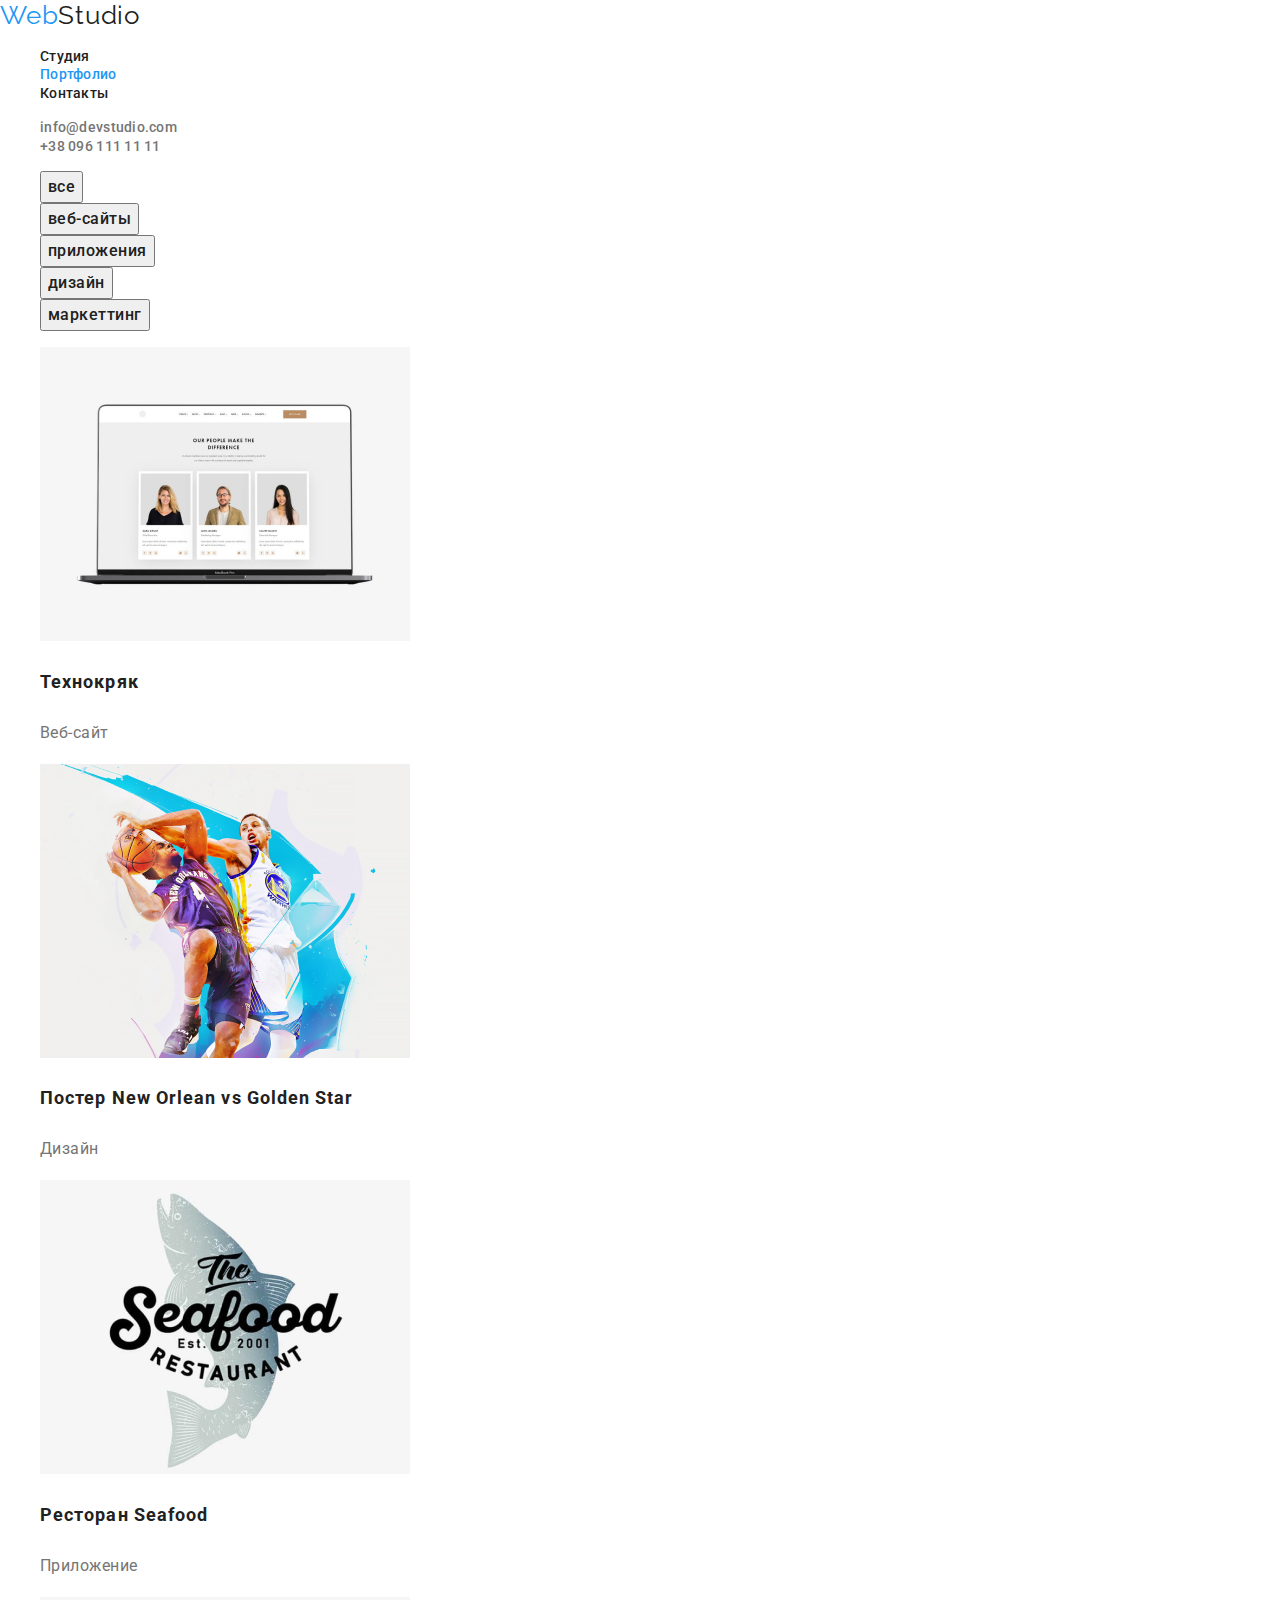
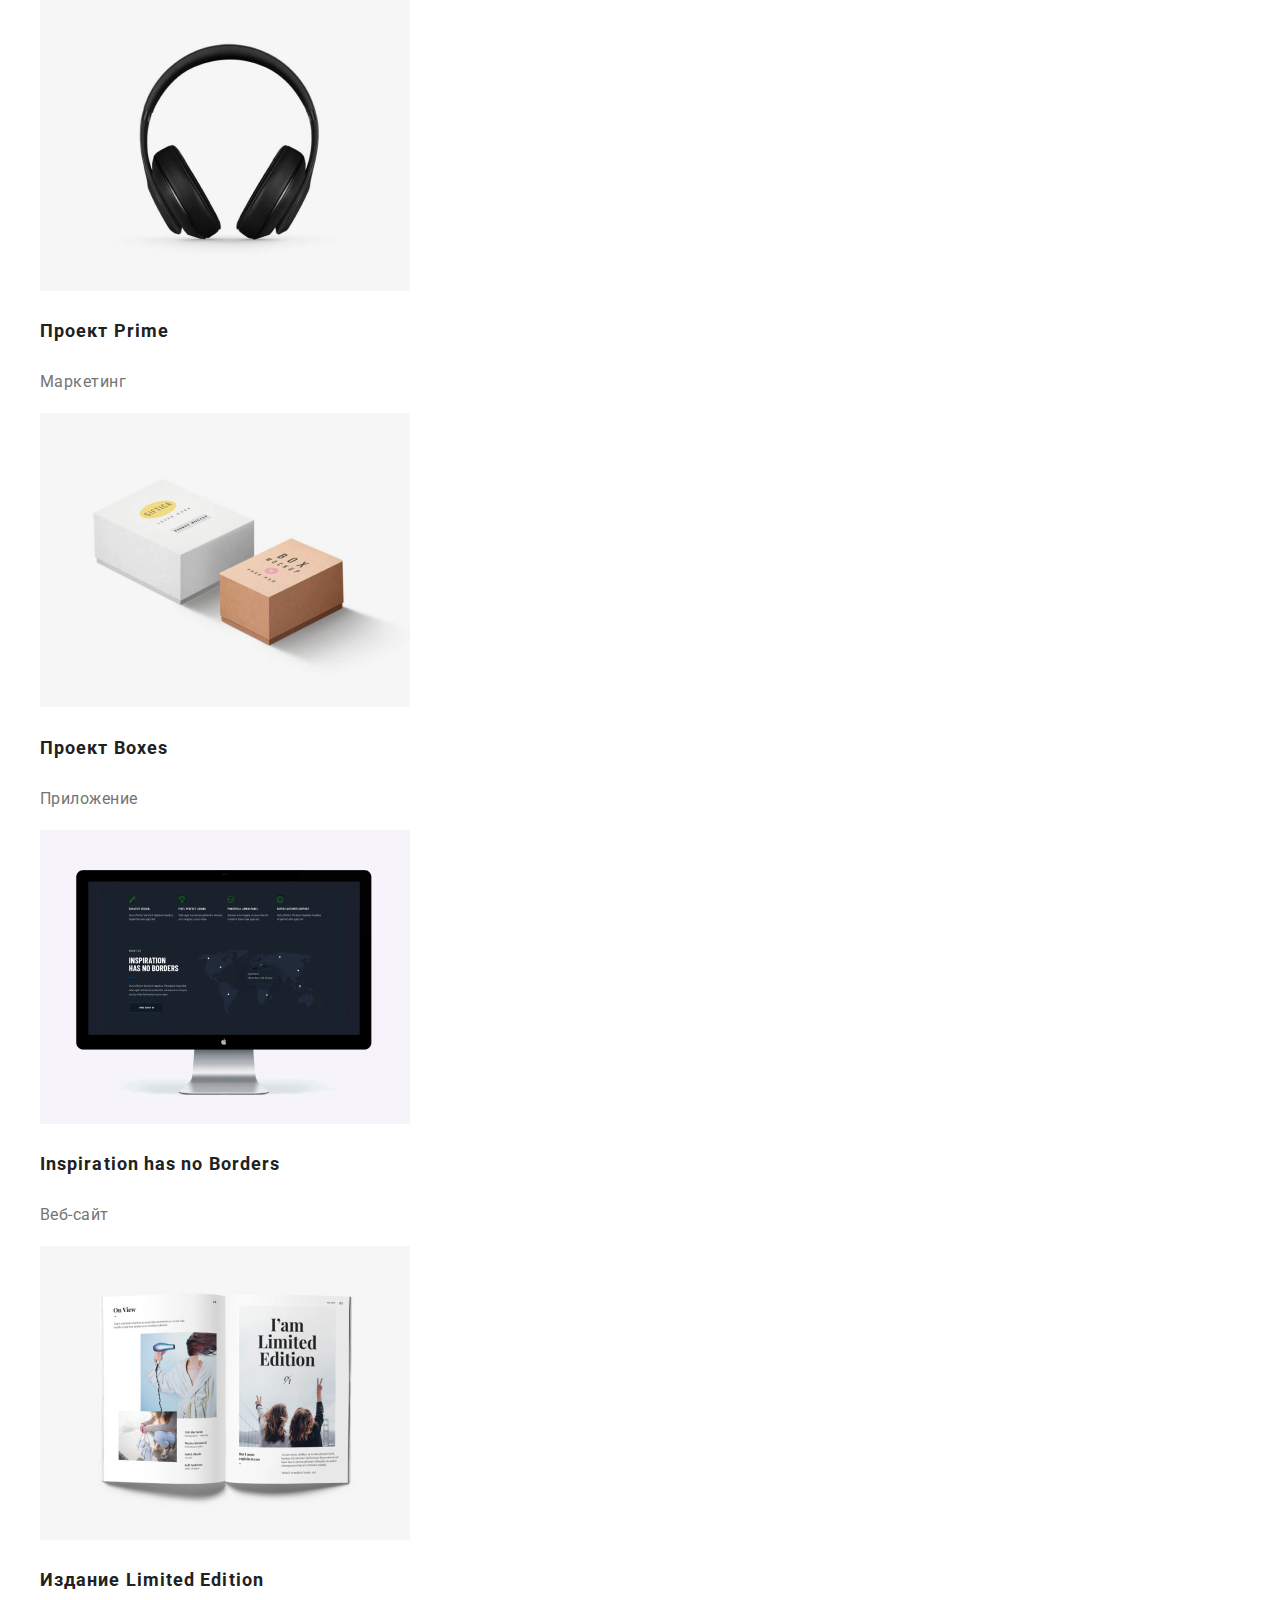
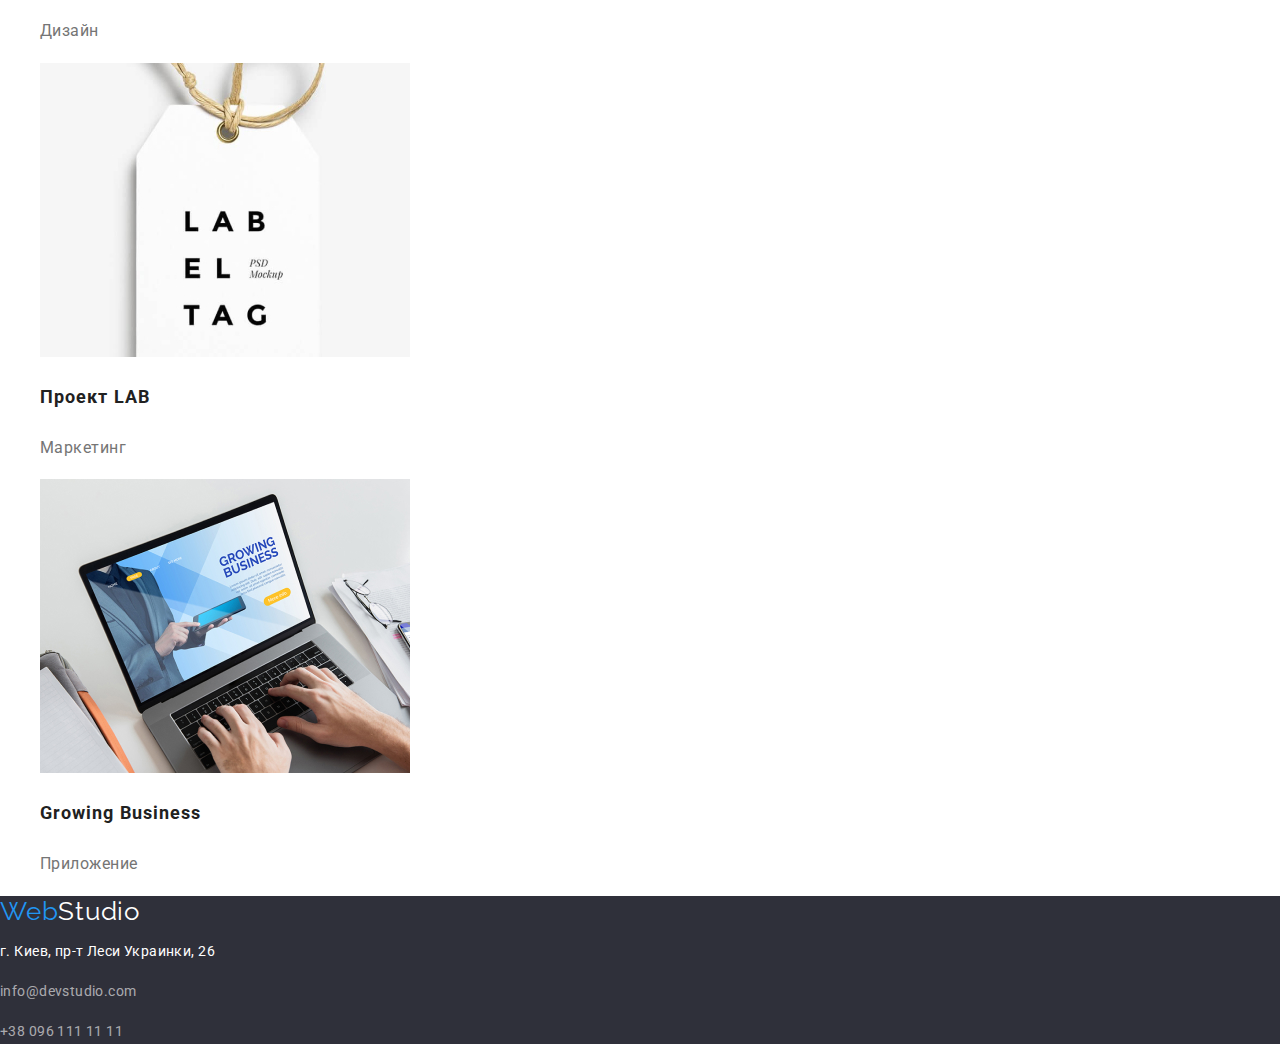
==== portfolio.html @ 86f215c4 "копия второй работы." ====
<!DOCTYPE html>
<html lang="ru">
    <head>
        <meta charset="UTF-8">
        <meta name="viewport" content="width=device-width, initial-scale=1.0">
        <title>Document</title>
        <link rel="stylesheet" href="https://cdnjs.cloudflare.com/ajax/libs/modern-normalize/1.0.0/modern-normalize.min.css">
        <link rel="preconnect" href="https://fonts.gstatic.com">
        <link href="https://fonts.googleapis.com/css2?family=Raleway:wght@700&family=Roboto:wght@400;500;700;900&display=swap" rel="stylesheet">
        <link rel="stylesheet" href="css/style.css">
    </head>
    <body>
        <header>
            <nav>
                <a class="logo" href="" lang="en">
                   <span class="start-logo">Web</span>Studio
                </a>
            
                <ul>
                    <li><a class="nav-page" href="./index.html">Студия</a></li>
                    <li><a class="nav-page active" href="./portfolio.html">Портфолио</a></li>
                    <li><a class="nav-page" href="">Контакты</a></li>
                </ul>
            </nav>
            <ul>
                 <li><a class="nav-page contact" href="mailto:info@devstudio.com">info@devstudio.com</a></li>
                 <li><a class="nav-page contact" href="tel:+380961111111">+38 096 111 11 11</a></li>
            </ul>     
        </header>

        <main>
            <!--Кнопки фильтр-->
            <section class="project-filter">
                <ul class="filter-list">
                    <li class="filter-item">
                        <button type="button" class="filter-button">все</button>
                    </li>
                    <li>
                        <button type="button" class="filter-button">веб-сайты</button>
                    </li>
                    <li>
                        <button type="button" class="filter-button">приложения</button>
                    </li>
                    <li>
                        <button type="button" class="filter-button">дизайн</button>
                    </li>
                    <li>
                        <button type="button" class="filter-button">маркеттинг</button>
                    </li>
                </ul>
           
                <ul class="project-list">
                    <li class="project-item">
                        <a href="">
                            <img src="./img/img@2x.jpg" alt="Ноутбук" width="370">
                            <h3 class="project-item-title">Технокряк</h3>
                            <p class="project-item-text">Веб-сайт</p>
                        </a> 
                    </li>
                    <li> 
                        <a href="">
                            <img src="./img/bascet.jpg" alt="Баскетболисты" width="370">
                            <h3 class="project-item-title">Постер New Orlean vs Golden Star</h3>
                            <p class="project-item-text">Дизайн</p>
                        </a>
                    </li>
                    <li> 
                        <a href="">
                            <img src="./img/seafood.jpg" alt="Эмблема" width="370">
                            <h3 class="project-item-title">Ресторан Seafood</h3>
                            <p class="project-item-text">Приложение</p>
                        </a>
                    </li>
                    <li> 
                        <a href="">
                            <img src="./img/prime.jpg" alt="Наушники" width="370">
                            <h3 class="project-item-title">Проект Prime</h3>
                            <p class="project-item-text">Маркетинг</p>
                        </a>
                    </li>
                    <li> 
                        <a href="">
                            <img src="./img/boxes.jpg" alt="Коробки" width="370">
                            <h3 class="project-item-title">Проект Boxes</h3>
                            <p class="project-item-text">Приложение</p>
                        </a>
                    </li>
                    <li> 
                        <a href="">
                            <img src="./img/monitor.jpg" alt="Монитор" width="370">
                            <h3 class="project-item-title">Inspiration has no Borders</h3>
                            <p class="project-item-text">Веб-сайт</p>
                        </a>
                    </li>
                    <li> 
                        <a href="">
                            <img src="./img/book.jpg" alt="Книга" width="370">
                            <h3 class="project-item-title">Издание Limited Edition</h3>
                            <p class="project-item-text">Дизайн</p>
                        </a>
                    </li>
                    <li> 
                        <a href="">
                            <img src="./img/lab.jpg" alt="Бирка" width="370">
                            <h3 class="project-item-title">Проект LAB</h3>
                            <p class="project-item-text">Маркетинг</p>
                        </a>
                    </li>
                    <li> 
                        <a href="">
                            <img src="./img/leptop.jpg" alt="Компьютер" width="370">
                            <h3 class="project-item-title">Growing Business</h3>
                            <p class="project-item-text">Приложение</p>
                        </a>
                    </li>
                </ul>
            </section>
        </main>
        <footer class="footer">
            <a class="logo footer-logo" href="" lang="en">
                <span class="start-logo">Web</span>Studio
             </a>
            <address class="address">
                <p class="address-office">г. Киев, пр-т Леси Украинки, 26</p>
                <p class="address-contact"><a href="mailto:info@devstudio.com">info@devstudio.com</a></p>
                <p class="address-contact"><a href="tel:+380961111111">+38 096 111 11 11</a></p>
            </address>
        </footer>

    </body>
</html>
---- css/style.css ----
:root {
    --title-text-color: #212121;
    --main-text-color: #757575;
    --accent-color:  #2196F3;
    --main-white-color: #FFFFFF;
    --address-color: #2F303A;
}

body {
    font-family: Roboto, sans-serif;

    background-color: var(--main-white-color);
}

a {
    text-decoration: none;
}

li {
    list-style: none;
}

button {
    font-family: inherit;
}

/* Навигация*/

.logo {
    font-family: Raleway, sans-serif;
    font-size: 26px;
    line-height: 1.19;
    color: var(--title-text-color);

    letter-spacing: 0.03em;
}

.start-logo {
    color: var(--accent-color);
}

.nav-page {
    font-weight: 500;
    font-size: 14px;
    line-height: 1.14;
    letter-spacing: 0.02em;

    color: var(--title-text-color);

}

.nav-page:hover,
.nav-page:focus {
    color: var(--accent-color);
}

.active{
    color: var(--accent-color);
}

.contact {
    color: var(--main-text-color);
}

/* герой */

.hero{
    background-color:  #2F303A;
}

.hero-title{
    font-weight: 900;
    font-size: 44px;
    line-height: 60px;
    text-align: center;
    text-transform: uppercase;

    color: var(--main-white-color);
}

.hero-button{
    background: #2196F3;
    box-shadow: 0px 4px 4px rgba(0, 0, 0, 0.15);
    border-radius: 4px;

    color: var(--main-white-color);
}

/* особенности */

.features-title{
    color: var(--main-white-color);
}

.title{
    font-size: 36px;
    line-height: 1.17;
    text-align: center;
    letter-spacing: 0.03em;

    color: var(--title-text-color);
}

.features-item-title{
    font-weight: 700;
    font-size: 14px;
    line-height: 1.14;
    letter-spacing: 0.03em;
    text-transform: uppercase;

    color: var(--title-text-color);
    
}

.features-item-text{
    font-size: 14px;
    line-height: 1.71;
    letter-spacing: 0.03em;

    color: var(--main-text-color);
}

/* команда */

.team-item-title{
    font-weight: 500;
    font-size: 16px;
    line-height: 1.19;
    text-align: center;
    letter-spacing: 0.03em;

    color: var(--title-text-color);
}

.team-item-text{
    font-size: 16px;
    line-height: 1.19;
    text-align: center;
    letter-spacing: 0.03em;

    color: var(--main-text-color);
}

/* адресс */

.footer{
    background-color: var(--address-color);
}

.footer-logo{
    color: var(--main-white-color);
}

.address-office{
    font-style: normal;
    font-size: 14px;
    line-height: 1.71;
    letter-spacing: 0.03em;

    color: var(--main-white-color);
}

.address-contact a{
    font-style: normal;
    font-size: 14px;
    line-height: 1.71;
    letter-spacing: 0.03em;

    color: rgba(255, 255, 255, 0.6);
}

/* портфолио*/

/*кнопки*/

.filter-button{
    font-weight: 500;
    font-size: 16px;
    line-height: 1.63;
    text-align: center;
    letter-spacing: 0.03em;

    color:var(--title-text-color);
}

.filter-button:hover,
.filter-button:focus{
    background-color: var(--accent-color);
    color: var(--main-white-color);
}
.filter-button:active{
    color: var(--main-white-color);
}

/*проекты*/

.project-item-title{
    font-weight: 700;
    font-size: 18px;
    line-height: 2.00;
    letter-spacing: 0.06em;

    color: var(--title-text-color);
}

.project-item-text{
    font-size: 16px;
    line-height: 1.88;
    letter-spacing: 0.03em;

    color: var(--main-text-color);
}
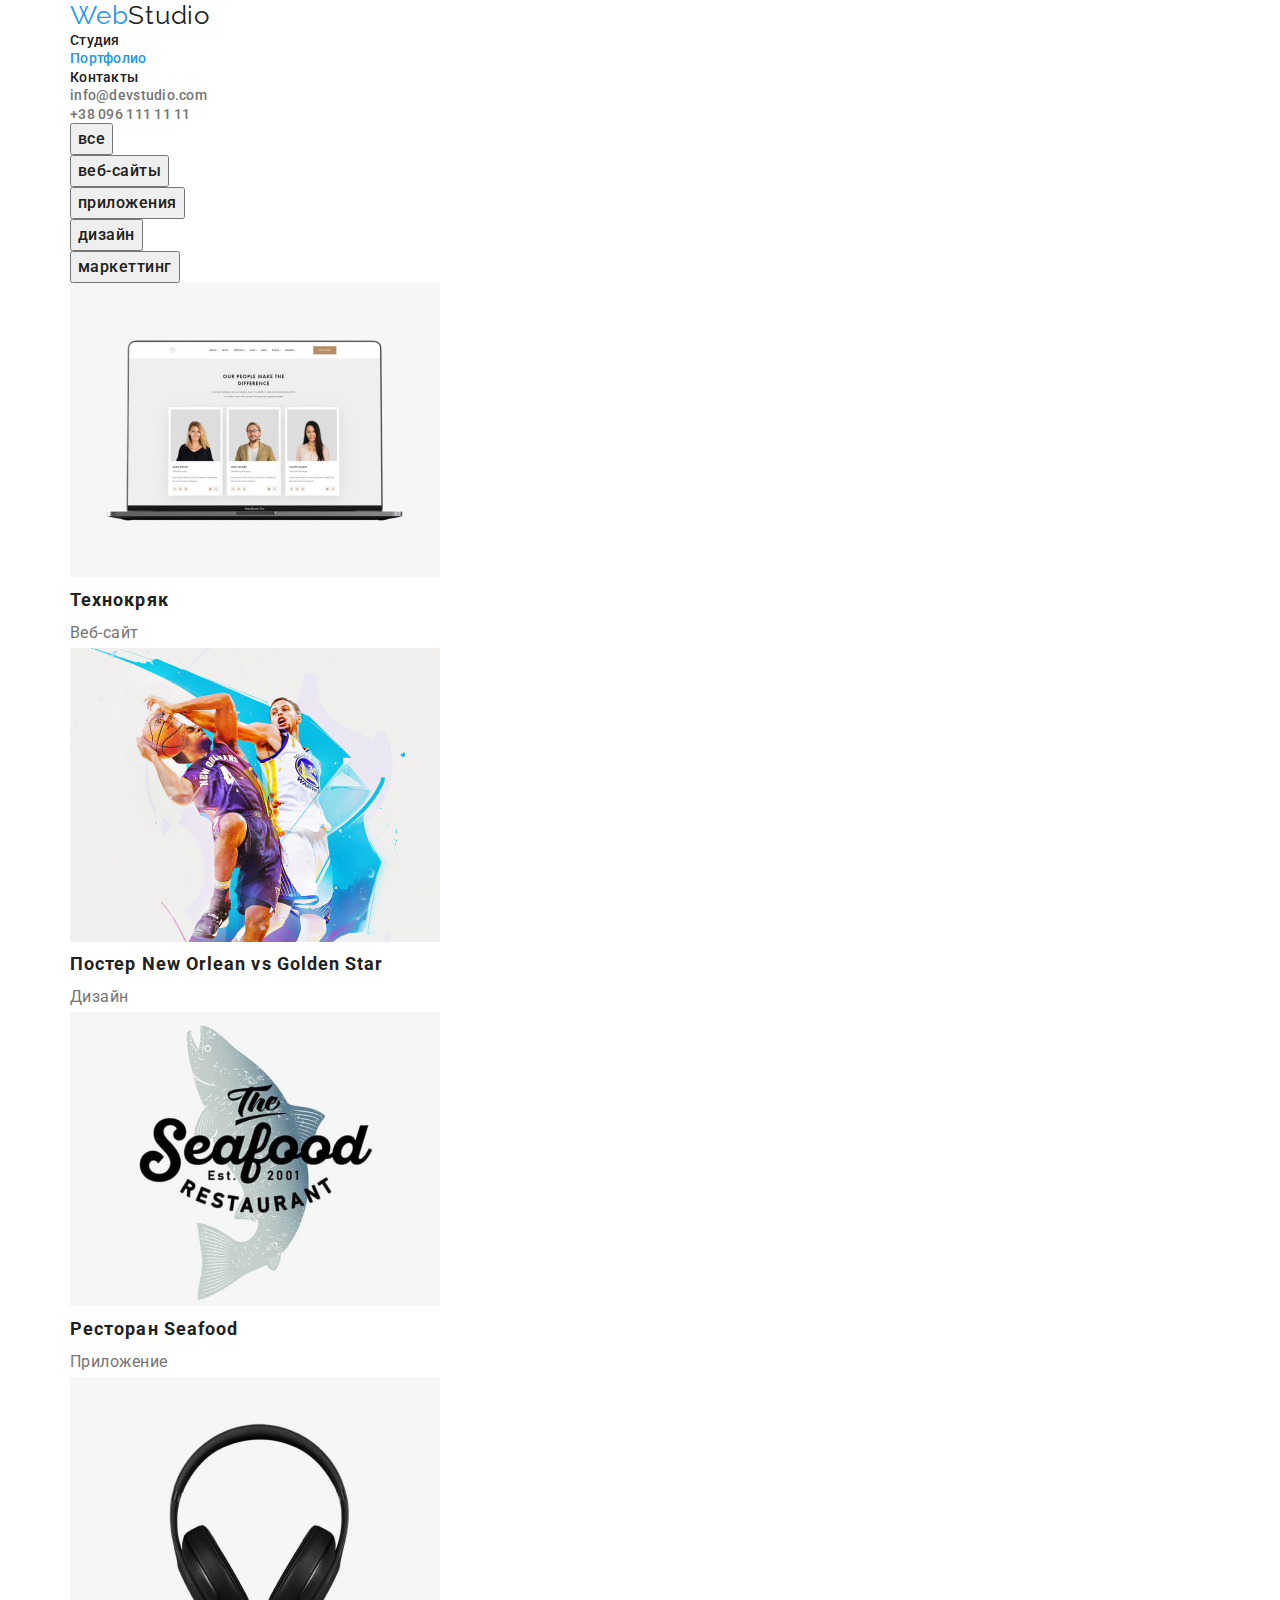
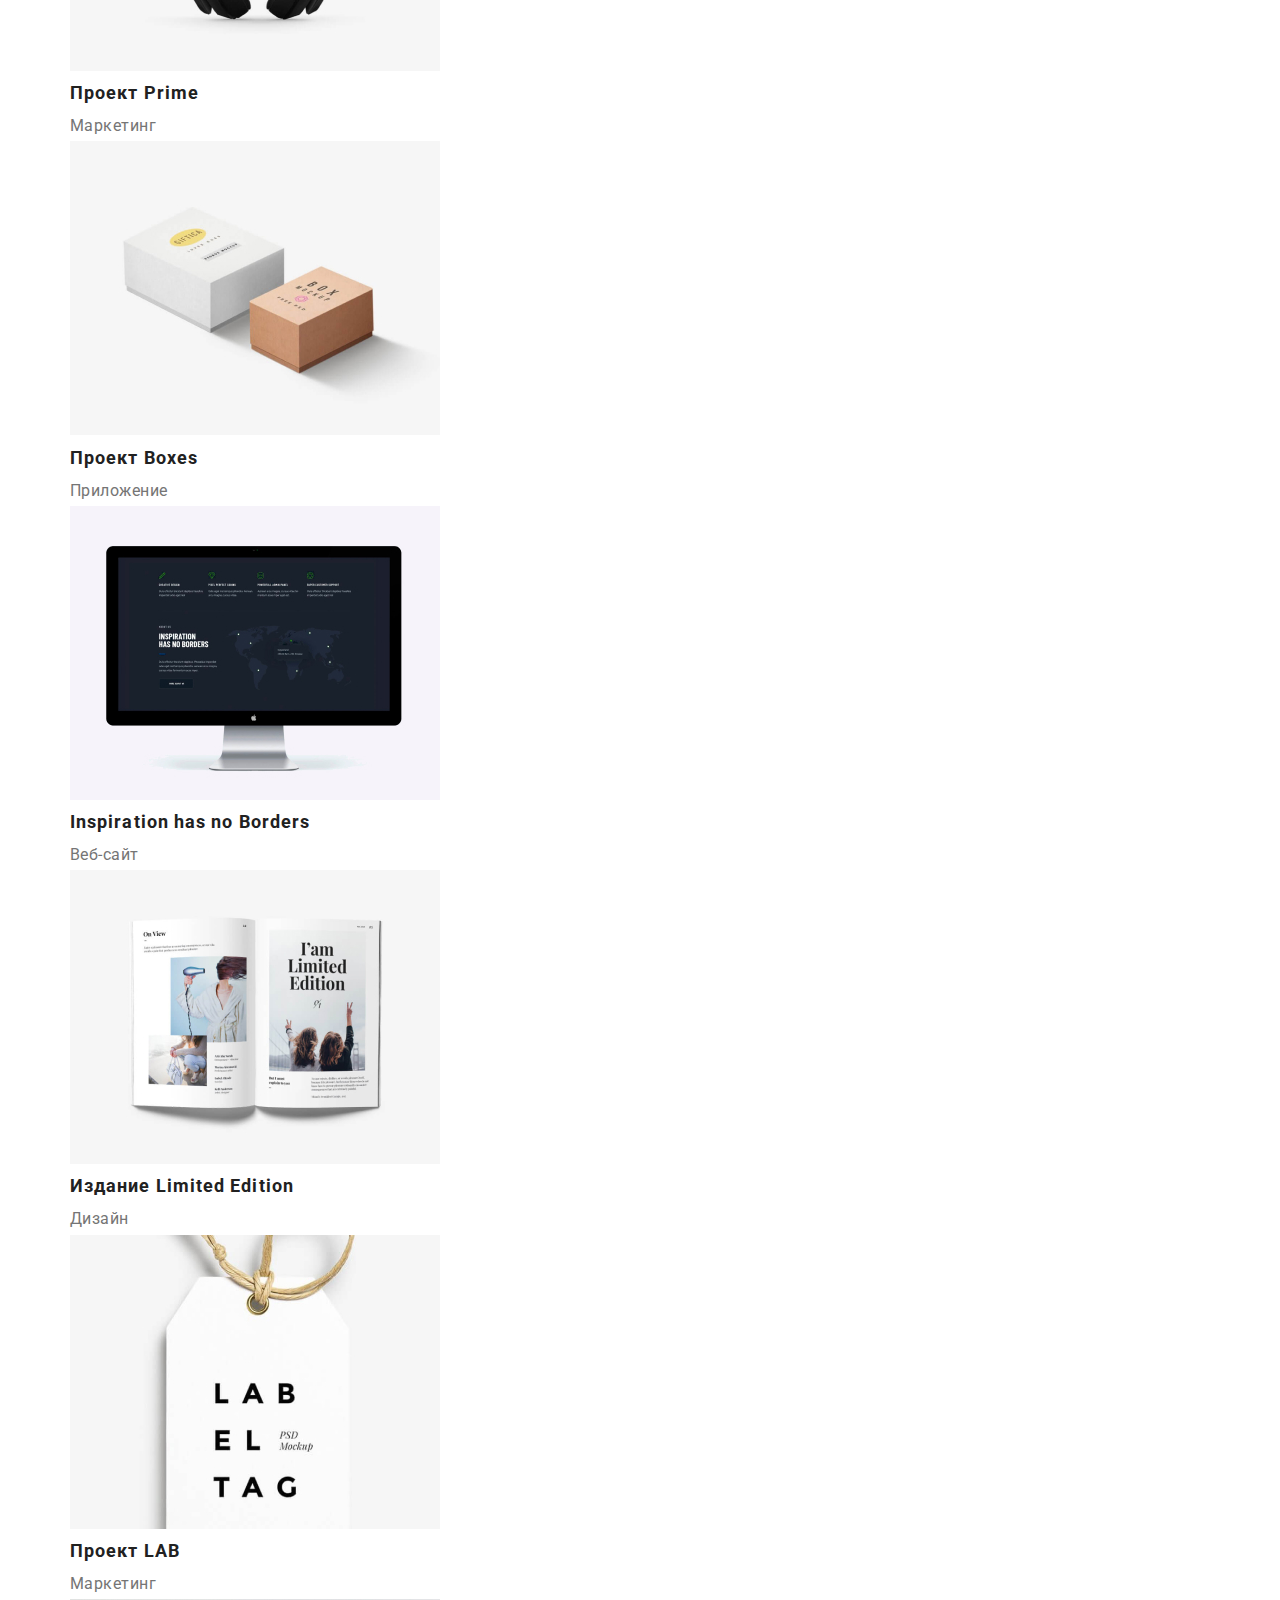
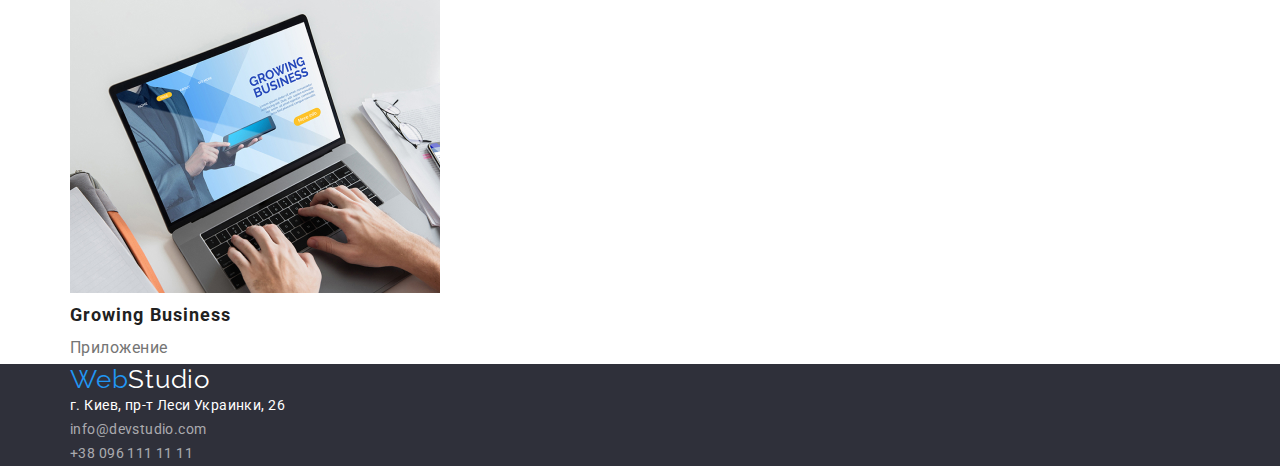
==== commit 2e269390: "закончил геометрию хедера" ====
--- a/portfolio.html
+++ b/portfolio.html
@@ -11,120 +11,125 @@
     </head>
     <body>
         <header>
-            <nav>
-                <a class="logo" href="" lang="en">
-                   <span class="start-logo">Web</span>Studio
-                </a>
-            
+            <div class="container">
+                <nav>
+                    <a class="logo" href="" lang="en">
+                        <span class="start-logo">Web</span>Studio
+                    </a>
+                    <ul>
+                        <li><a class="nav-page" href="./index.html">Студия</a></li>
+                        <li><a class="nav-page active" href="./portfolio.html">Портфолио</a></li>
+                        <li><a class="nav-page" href="">Контакты</a></li>
+                    </ul>
+                </nav>
                 <ul>
-                    <li><a class="nav-page" href="./index.html">Студия</a></li>
-                    <li><a class="nav-page active" href="./portfolio.html">Портфолио</a></li>
-                    <li><a class="nav-page" href="">Контакты</a></li>
+                    <li><a class="nav-page contact" href="mailto:info@devstudio.com">info@devstudio.com</a></li>
+                    <li><a class="nav-page contact" href="tel:+380961111111">+38 096 111 11 11</a></li>
                 </ul>
-            </nav>
-            <ul>
-                 <li><a class="nav-page contact" href="mailto:info@devstudio.com">info@devstudio.com</a></li>
-                 <li><a class="nav-page contact" href="tel:+380961111111">+38 096 111 11 11</a></li>
-            </ul>     
+            </div>     
         </header>
 
         <main>
             <!--Кнопки фильтр-->
             <section class="project-filter">
-                <ul class="filter-list">
-                    <li class="filter-item">
-                        <button type="button" class="filter-button">все</button>
-                    </li>
-                    <li>
-                        <button type="button" class="filter-button">веб-сайты</button>
-                    </li>
-                    <li>
-                        <button type="button" class="filter-button">приложения</button>
-                    </li>
-                    <li>
-                        <button type="button" class="filter-button">дизайн</button>
-                    </li>
-                    <li>
-                        <button type="button" class="filter-button">маркеттинг</button>
-                    </li>
-                </ul>
-           
-                <ul class="project-list">
-                    <li class="project-item">
-                        <a href="">
-                            <img src="./img/img@2x.jpg" alt="Ноутбук" width="370">
-                            <h3 class="project-item-title">Технокряк</h3>
-                            <p class="project-item-text">Веб-сайт</p>
-                        </a> 
-                    </li>
-                    <li> 
-                        <a href="">
-                            <img src="./img/bascet.jpg" alt="Баскетболисты" width="370">
-                            <h3 class="project-item-title">Постер New Orlean vs Golden Star</h3>
-                            <p class="project-item-text">Дизайн</p>
-                        </a>
-                    </li>
-                    <li> 
-                        <a href="">
-                            <img src="./img/seafood.jpg" alt="Эмблема" width="370">
-                            <h3 class="project-item-title">Ресторан Seafood</h3>
-                            <p class="project-item-text">Приложение</p>
-                        </a>
-                    </li>
-                    <li> 
-                        <a href="">
-                            <img src="./img/prime.jpg" alt="Наушники" width="370">
-                            <h3 class="project-item-title">Проект Prime</h3>
-                            <p class="project-item-text">Маркетинг</p>
-                        </a>
-                    </li>
-                    <li> 
-                        <a href="">
-                            <img src="./img/boxes.jpg" alt="Коробки" width="370">
-                            <h3 class="project-item-title">Проект Boxes</h3>
-                            <p class="project-item-text">Приложение</p>
-                        </a>
-                    </li>
-                    <li> 
-                        <a href="">
-                            <img src="./img/monitor.jpg" alt="Монитор" width="370">
-                            <h3 class="project-item-title">Inspiration has no Borders</h3>
-                            <p class="project-item-text">Веб-сайт</p>
-                        </a>
-                    </li>
-                    <li> 
-                        <a href="">
-                            <img src="./img/book.jpg" alt="Книга" width="370">
-                            <h3 class="project-item-title">Издание Limited Edition</h3>
-                            <p class="project-item-text">Дизайн</p>
-                        </a>
-                    </li>
-                    <li> 
-                        <a href="">
-                            <img src="./img/lab.jpg" alt="Бирка" width="370">
-                            <h3 class="project-item-title">Проект LAB</h3>
-                            <p class="project-item-text">Маркетинг</p>
-                        </a>
-                    </li>
-                    <li> 
-                        <a href="">
-                            <img src="./img/leptop.jpg" alt="Компьютер" width="370">
-                            <h3 class="project-item-title">Growing Business</h3>
-                            <p class="project-item-text">Приложение</p>
-                        </a>
-                    </li>
-                </ul>
+                <div class="container">
+                    <ul class="filter-list">
+                        <li class="filter-item">
+                            <button type="button" class="filter-button">все</button>
+                        </li>
+                        <li>
+                            <button type="button" class="filter-button">веб-сайты</button>
+                        </li>
+                        <li>
+                            <button type="button" class="filter-button">приложения</button>
+                        </li>
+                        <li>
+                            <button type="button" class="filter-button">дизайн</button>
+                        </li>
+                        <li>
+                            <button type="button" class="filter-button">маркеттинг</button>
+                        </li>
+                    </ul>
+            
+                    <ul class="project-list">
+                        <li class="project-item">
+                            <a href="">
+                                <img src="./img/img@2x.jpg" alt="Ноутбук" width="370">
+                                <h3 class="project-item-title">Технокряк</h3>
+                                <p class="project-item-text">Веб-сайт</p>
+                            </a> 
+                        </li>
+                        <li> 
+                            <a href="">
+                                <img src="./img/bascet.jpg" alt="Баскетболисты" width="370">
+                                <h3 class="project-item-title">Постер New Orlean vs Golden Star</h3>
+                                <p class="project-item-text">Дизайн</p>
+                            </a>
+                        </li>
+                        <li> 
+                            <a href="">
+                                <img src="./img/seafood.jpg" alt="Эмблема" width="370">
+                                <h3 class="project-item-title">Ресторан Seafood</h3>
+                                <p class="project-item-text">Приложение</p>
+                            </a>
+                        </li>
+                        <li> 
+                            <a href="">
+                                <img src="./img/prime.jpg" alt="Наушники" width="370">
+                                <h3 class="project-item-title">Проект Prime</h3>
+                                <p class="project-item-text">Маркетинг</p>
+                            </a>
+                        </li>
+                        <li> 
+                            <a href="">
+                                <img src="./img/boxes.jpg" alt="Коробки" width="370">
+                                <h3 class="project-item-title">Проект Boxes</h3>
+                                <p class="project-item-text">Приложение</p>
+                            </a>
+                        </li>
+                        <li> 
+                            <a href="">
+                                <img src="./img/monitor.jpg" alt="Монитор" width="370">
+                                <h3 class="project-item-title">Inspiration has no Borders</h3>
+                                <p class="project-item-text">Веб-сайт</p>
+                            </a>
+                        </li>
+                        <li> 
+                            <a href="">
+                                <img src="./img/book.jpg" alt="Книга" width="370">
+                                <h3 class="project-item-title">Издание Limited Edition</h3>
+                                <p class="project-item-text">Дизайн</p>
+                            </a>
+                        </li>
+                        <li> 
+                            <a href="">
+                                <img src="./img/lab.jpg" alt="Бирка" width="370">
+                                <h3 class="project-item-title">Проект LAB</h3>
+                                <p class="project-item-text">Маркетинг</p>
+                            </a>
+                        </li>
+                        <li> 
+                            <a href="">
+                                <img src="./img/leptop.jpg" alt="Компьютер" width="370">
+                                <h3 class="project-item-title">Growing Business</h3>
+                                <p class="project-item-text">Приложение</p>
+                            </a>
+                        </li>
+                    </ul>
+                </div>
             </section>
         </main>
         <footer class="footer">
-            <a class="logo footer-logo" href="" lang="en">
-                <span class="start-logo">Web</span>Studio
-             </a>
-            <address class="address">
-                <p class="address-office">г. Киев, пр-т Леси Украинки, 26</p>
-                <p class="address-contact"><a href="mailto:info@devstudio.com">info@devstudio.com</a></p>
-                <p class="address-contact"><a href="tel:+380961111111">+38 096 111 11 11</a></p>
-            </address>
+            <div class="container">
+                <a class="logo footer-logo" href="" lang="en">
+                    <span class="start-logo">Web</span>Studio
+                </a>
+                <address class="address">
+                    <p class="address-office">г. Киев, пр-т Леси Украинки, 26</p>
+                    <p class="address-contact"><a href="mailto:info@devstudio.com">info@devstudio.com</a></p>
+                    <p class="address-contact"><a href="tel:+380961111111">+38 096 111 11 11</a></p>
+                </address>
+            </div>
         </footer>
 
     </body>
--- a/css/style.css
+++ b/css/style.css
@@ -24,7 +24,44 @@
     font-family: inherit;
 }
 
+ul {
+    margin-top: 0;
+    margin-bottom: 0;
+    padding-left: 0;
+}
+
+h1,
+h2,
+h3,
+p {
+    margin-top: 0;
+    margin-bottom: 0;
+}
+
+.container {
+    width: 1170px;
+    margin: 0 auto;
+    padding: 0 15px;
+}
+
 /* Навигация*/
+
+
+.header > .container,
+.navigation,
+.nav-list {
+    display: flex;
+    align-items: center;
+    height: 80px;
+}
+
+.nav-list >.item:not(:last-child) {
+    margin-right: 50px;
+}
+
+.nav-contact {
+    margin-left: auto;
+}
 
 .logo {
     font-family: Raleway, sans-serif;
@@ -33,6 +70,7 @@
     color: var(--title-text-color);
 
     letter-spacing: 0.03em;
+    margin-right: 93px;
 }
 
 .start-logo {
@@ -66,6 +104,11 @@
 
 .hero{
     background-color:  #2F303A;
+}
+
+.hero >.container {
+    height: 600px;
+    align-items: center;
 }
 
 .hero-title{
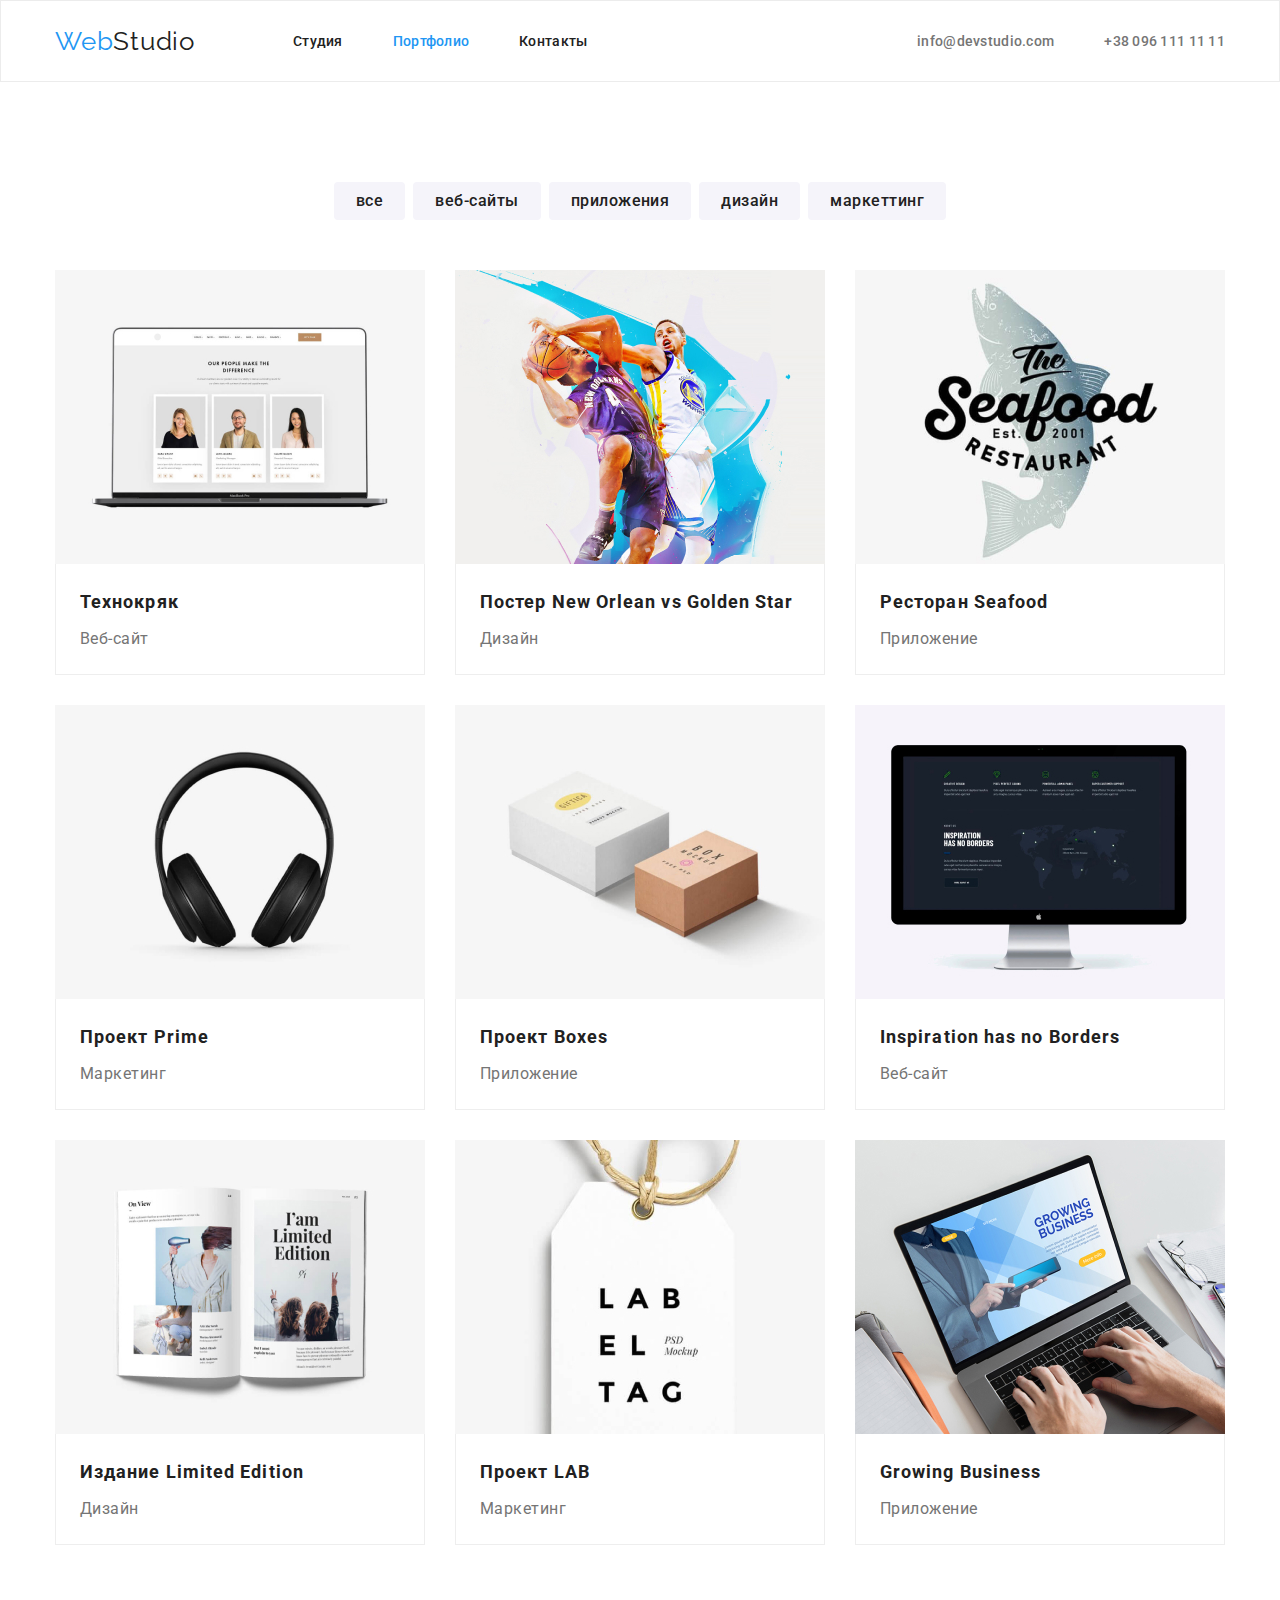
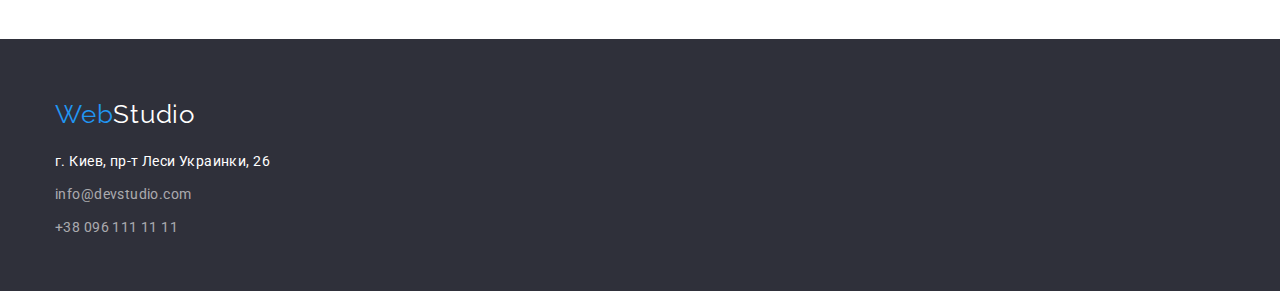
==== commit 62925ef0: "Готовое ДЗ 1" ====
--- a/portfolio.html
+++ b/portfolio.html
@@ -10,22 +10,24 @@
         <link rel="stylesheet" href="css/style.css">
     </head>
     <body>
-        <header>
+        <header class="header portfolio">
             <div class="container">
-                <nav>
+                <nav class="navigation">
                     <a class="logo" href="" lang="en">
                         <span class="start-logo">Web</span>Studio
                     </a>
-                    <ul>
-                        <li><a class="nav-page" href="./index.html">Студия</a></li>
-                        <li><a class="nav-page active" href="./portfolio.html">Портфолио</a></li>
-                        <li><a class="nav-page" href="">Контакты</a></li>
+                    <ul class="nav-list">
+                        <li class="item"><a class="nav-page" href="./index.html">Студия</a></li>
+                        <li class="item"><a class="nav-page active" href="./portfolio.html">Портфолио</a></li>
+                        <li class="item"><a class="nav-page" href="">Контакты</a></li>
                     </ul>
                 </nav>
-                <ul>
-                    <li><a class="nav-page contact" href="mailto:info@devstudio.com">info@devstudio.com</a></li>
-                    <li><a class="nav-page contact" href="tel:+380961111111">+38 096 111 11 11</a></li>
-                </ul>
+                <div class="nav-contact">
+                    <ul class="nav-list">
+                        <li class="item"><a class="nav-page contact" href="mailto:info@devstudio.com">info@devstudio.com</a></li>
+                        <li class="item"><a class="nav-page contact" href="tel:+380961111111">+38 096 111 11 11</a></li>
+                    </ul>
+                </div>
             </div>     
         </header>
 
@@ -37,82 +39,100 @@
                         <li class="filter-item">
                             <button type="button" class="filter-button">все</button>
                         </li>
-                        <li>
+                        <li class="filter-item">
                             <button type="button" class="filter-button">веб-сайты</button>
                         </li>
-                        <li>
+                        <li class="filter-item">
                             <button type="button" class="filter-button">приложения</button>
                         </li>
-                        <li>
+                        <li class="filter-item">
                             <button type="button" class="filter-button">дизайн</button>
                         </li>
-                        <li>
+                        <li class="filter-item">
                             <button type="button" class="filter-button">маркеттинг</button>
                         </li>
                     </ul>
             
                     <ul class="project-list">
-                        <li class="project-item">
+                        <li class="project-item ">
                             <a href="">
-                                <img src="./img/img@2x.jpg" alt="Ноутбук" width="370">
-                                <h3 class="project-item-title">Технокряк</h3>
-                                <p class="project-item-text">Веб-сайт</p>
+                                <img class="project-img" src="./img/img@2x.jpg" alt="Ноутбук" width="370">
+                                <div class="project-title">
+                                    <h3 class="project-item-title">Технокряк</h3>
+                                    <p class="project-item-text">Веб-сайт</p>
+                                </div>
                             </a> 
                         </li>
-                        <li> 
+                        <li class="project-item"> 
                             <a href="">
-                                <img src="./img/bascet.jpg" alt="Баскетболисты" width="370">
-                                <h3 class="project-item-title">Постер New Orlean vs Golden Star</h3>
-                                <p class="project-item-text">Дизайн</p>
+                                <img class="project-img" src="./img/bascet.jpg" alt="Баскетболисты" width="370">
+                                <div class="project-title">
+                                    <h3 class="project-item-title">Постер New Orlean vs Golden Star</h3>
+                                    <p class="project-item-text">Дизайн</p>
+                                </div>
                             </a>
                         </li>
-                        <li> 
+                        <li class="project-item"> 
                             <a href="">
-                                <img src="./img/seafood.jpg" alt="Эмблема" width="370">
-                                <h3 class="project-item-title">Ресторан Seafood</h3>
-                                <p class="project-item-text">Приложение</p>
+                                <img class="project-img" src="./img/seafood.jpg" alt="Эмблема" width="370">
+                                <div class="project-title">
+                                    <h3 class="project-item-title">Ресторан Seafood</h3>
+                                    <p class="project-item-text">Приложение</p>
+                                </div>
                             </a>
                         </li>
-                        <li> 
+                        <li class="project-item"> 
                             <a href="">
-                                <img src="./img/prime.jpg" alt="Наушники" width="370">
-                                <h3 class="project-item-title">Проект Prime</h3>
-                                <p class="project-item-text">Маркетинг</p>
+                                <img class="project-img" src="./img/prime.jpg" alt="Наушники" width="370">
+                                <div class="project-title">
+                                    <h3 class="project-item-title">Проект Prime</h3>
+                                    <p class="project-item-text">Маркетинг</p>
+                                </div>
                             </a>
                         </li>
-                        <li> 
+                        <li class="project-item"> 
                             <a href="">
-                                <img src="./img/boxes.jpg" alt="Коробки" width="370">
-                                <h3 class="project-item-title">Проект Boxes</h3>
-                                <p class="project-item-text">Приложение</p>
+                                <img class="project-img" src="./img/boxes.jpg" alt="Коробки" width="370">
+                                <div class="project-title">
+                                    <h3 class="project-item-title">Проект Boxes</h3>
+                                    <p class="project-item-text">Приложение</p>
+                                </div>
                             </a>
                         </li>
-                        <li> 
+                        <li class="project-item"> 
                             <a href="">
-                                <img src="./img/monitor.jpg" alt="Монитор" width="370">
-                                <h3 class="project-item-title">Inspiration has no Borders</h3>
-                                <p class="project-item-text">Веб-сайт</p>
+                                <img class="project-img" src="./img/monitor.jpg" alt="Монитор" width="370">
+                                <div class="project-title">
+                                    <h3 class="project-item-title">Inspiration has no Borders</h3>
+                                    <p class="project-item-text">Веб-сайт</p>
+                                </div>
                             </a>
                         </li>
-                        <li> 
+                        <li class="project-item"> 
                             <a href="">
-                                <img src="./img/book.jpg" alt="Книга" width="370">
-                                <h3 class="project-item-title">Издание Limited Edition</h3>
-                                <p class="project-item-text">Дизайн</p>
+                                <img class="project-img" src="./img/book.jpg" alt="Книга" width="370">
+                                <div class="project-title">
+                                    <h3 class="project-item-title">Издание Limited Edition</h3>
+                                    <p class="project-item-text">Дизайн</p>
+                                </div>
                             </a>
                         </li>
-                        <li> 
+                        <li class="project-item"> 
                             <a href="">
-                                <img src="./img/lab.jpg" alt="Бирка" width="370">
-                                <h3 class="project-item-title">Проект LAB</h3>
-                                <p class="project-item-text">Маркетинг</p>
+                                <img class="project-img" src="./img/lab.jpg" alt="Бирка" width="370">
+                                <div class="project-title">
+                                    <h3 class="project-item-title">Проект LAB</h3>
+                                    <p class="project-item-text">Маркетинг</p>
+                                </div>
                             </a>
                         </li>
-                        <li> 
+                        <li class="project-item"> 
                             <a href="">
-                                <img src="./img/leptop.jpg" alt="Компьютер" width="370">
-                                <h3 class="project-item-title">Growing Business</h3>
-                                <p class="project-item-text">Приложение</p>
+                                <img class="project-img" src="./img/leptop.jpg" alt="Компьютер" width="370">
+                                <div class="project-title">
+                                    <h3 class="project-item-title">Growing Business</h3>
+                                    <p class="project-item-text">Приложение</p>
+                                </div>
                             </a>
                         </li>
                     </ul>
--- a/css/style.css
+++ b/css/style.css
@@ -38,8 +38,9 @@
     margin-bottom: 0;
 }
 
+
 .container {
-    width: 1170px;
+    width: 1200px;
     margin: 0 auto;
     padding: 0 15px;
 }
@@ -55,6 +56,10 @@
     height: 80px;
 }
 
+.portfolio {
+    border: 1px solid #ECECEC;
+}
+
 .nav-list >.item:not(:last-child) {
     margin-right: 50px;
 }
@@ -68,6 +73,8 @@
     font-size: 26px;
     line-height: 1.19;
     color: var(--title-text-color);
+    width: 145px;
+    height: 31px;
 
     letter-spacing: 0.03em;
     margin-right: 93px;
@@ -82,6 +89,8 @@
     font-size: 14px;
     line-height: 1.14;
     letter-spacing: 0.02em;
+    padding-top: 32px;
+    padding-bottom: 32px;
 
     color: var(--title-text-color);
 
@@ -104,19 +113,27 @@
 
 .hero{
     background-color:  #2F303A;
-}
-
-.hero >.container {
-    height: 600px;
-    align-items: center;
-}
+    text-align: center;
+   
+}
+
+.hero > .container{
+    text-align: center;
+    padding-top: 200px;
+    padding-bottom: 200px;
+}
+
+
 
 .hero-title{
     font-weight: 900;
     font-size: 44px;
-    line-height: 60px;
+    line-height: 1.37;
     text-align: center;
     text-transform: uppercase;
+    
+    
+  
 
     color: var(--main-white-color);
 }
@@ -125,14 +142,41 @@
     background: #2196F3;
     box-shadow: 0px 4px 4px rgba(0, 0, 0, 0.15);
     border-radius: 4px;
+    width: 200px;
+    height: 50px;
+    padding: 10px 32px;
+    border: 0;
+    cursor: pointer;
 
     color: var(--main-white-color);
 }
 
 /* особенности */
 
+.features > .container{
+    padding-top: 94px;
+    padding-bottom: 94px;
+}
+
+.features-list{
+    display: flex;
+}
+
+.features-list >.features-item:not(:last-child){
+    margin-right: 30px;
+}
+
+.features-item {
+    width: 270px;
+    height: 101px;
+}
+
 .features-title{
-    color: var(--main-white-color);
+    position: absolute;
+    clip: rect(0 0 0 0);
+    width: 1px;
+    height: 1px;
+    margin: -1px;
 }
 
 .title{
@@ -150,6 +194,7 @@
     line-height: 1.14;
     letter-spacing: 0.03em;
     text-transform: uppercase;
+    padding-bottom: 10px;
 
     color: var(--title-text-color);
     
@@ -163,7 +208,50 @@
     color: var(--main-text-color);
 }
 
+/* Работа*/
+
+.work > .container{
+    margin-bottom: 94px;
+}
+
+.work-list{
+    display: flex;
+}
+
+.work-title {
+    padding-bottom: 50px;
+}
+
+.work-img:not(:last-child){
+    margin-right: 30px;
+}
+
 /* команда */
+
+.team{
+    background-color: #F5F4FA;;
+}
+
+.team-title {
+    padding-top: 94px;
+}
+
+.team-list {
+    display: flex;
+    padding-top: 50px;
+}
+
+.team-item {
+    background-color: var(--main-white-color);
+    box-shadow: 0px 1px 3px rgba(0, 0, 0, 0.12), 0px 1px 1px rgba(0, 0, 0, 0.14), 0px 2px 1px rgba(0, 0, 0, 0.2);
+    border-radius: 0px 0px 4px 4px;
+    margin-bottom: 94px;
+}
+
+.team-item:not(:last-child){
+    margin-right: 30px;
+}
+
 
 .team-item-title{
     font-weight: 500;
@@ -171,6 +259,8 @@
     line-height: 1.19;
     text-align: center;
     letter-spacing: 0.03em;
+    padding-top: 30px;
+    padding-bottom: 10px;
 
     color: var(--title-text-color);
 }
@@ -180,6 +270,7 @@
     line-height: 1.19;
     text-align: center;
     letter-spacing: 0.03em;
+    padding-bottom: 30px;
 
     color: var(--main-text-color);
 }
@@ -188,10 +279,16 @@
 
 .footer{
     background-color: var(--address-color);
+    height: 252px;
+}
+
+.footer > .container{
+    padding-top: 60px;
 }
 
 .footer-logo{
     color: var(--main-white-color);
+    margin: 0;
 }
 
 .address-office{
@@ -199,8 +296,13 @@
     font-size: 14px;
     line-height: 1.71;
     letter-spacing: 0.03em;
-
-    color: var(--main-white-color);
+    padding-top: 20px;
+
+    color: var(--main-white-color);
+}
+
+.address-contact{
+    padding-top: 9px;
 }
 
 .address-contact a{
@@ -216,6 +318,21 @@
 
 /*кнопки*/
 
+.project-filter > .container{
+    padding-top: 100px;
+    padding-bottom: 94px;
+ }
+ 
+ .filter-list {
+     display: flex;
+     justify-content: center;
+ }
+ 
+ .filter-item:not(:last-child) {
+     margin-right: 8px;
+ }
+ 
+
 .filter-button{
     font-weight: 500;
     font-size: 16px;
@@ -223,6 +340,11 @@
     text-align: center;
     letter-spacing: 0.03em;
 
+    background: #F5F4FA;
+    border: 0;
+    border-radius: 4px;
+    padding: 6px 22px;
+
     color:var(--title-text-color);
 }
 
@@ -236,12 +358,53 @@
 }
 
 /*проекты*/
+
+.project-list {
+    display: flex;
+    flex-wrap: wrap;
+    padding-top: 50px;  
+}
+
+
+.project-item {
+    margin-right: 30px;
+    margin-bottom: 30px;  
+}
+
+.project-item > a {
+    display: block;
+}
+
+.project-item:nth-child(3n) {
+    margin-right: 0;
+}
+
+.project-item:nth-last-child(-n+3) {
+    margin-bottom: 0;
+}
+
+.project-img {
+    display: block;
+}
+
+
+.project-title{
+    border-right: 1px solid #EEEEEE;
+    border-left: 1px solid #EEEEEE;
+    border-bottom: 1px solid #EEEEEE;
+    padding-left: 24px;
+    padding-right: 24px;
+    padding-top: 20px;
+    padding-bottom: 20px;
+}
 
 .project-item-title{
     font-weight: 700;
     font-size: 18px;
     line-height: 2.00;
     letter-spacing: 0.06em;
+    margin-bottom: 4px;
+    
 
     color: var(--title-text-color);
 }
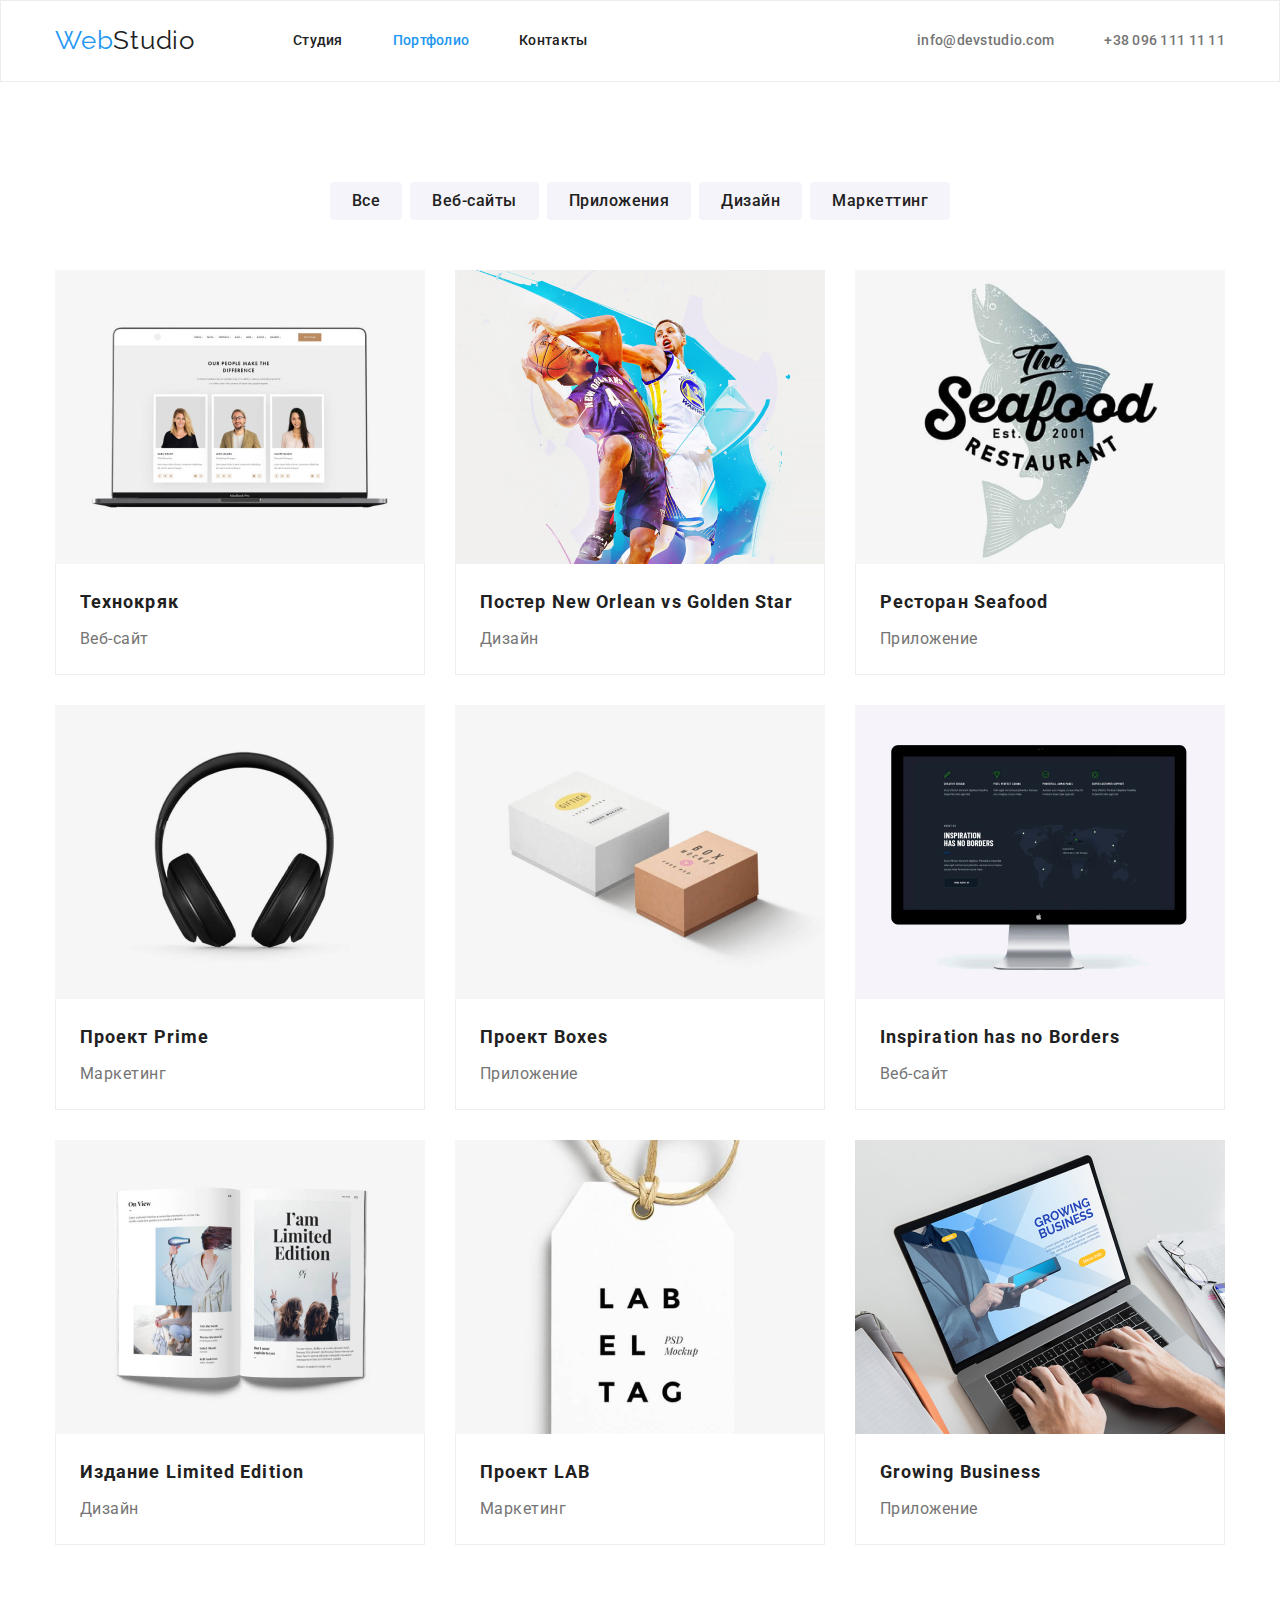
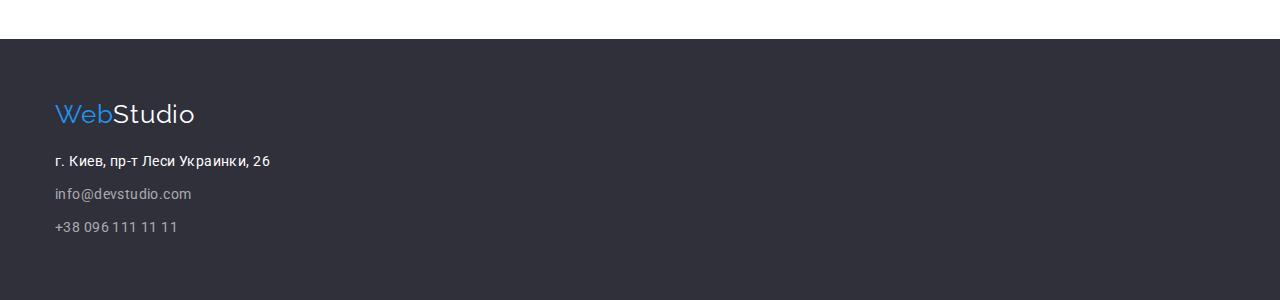
==== commit 7467b322: "ДЗ№3 с новыми правками" ====
--- a/portfolio.html
+++ b/portfolio.html
@@ -37,19 +37,19 @@
                 <div class="container">
                     <ul class="filter-list">
                         <li class="filter-item">
-                            <button type="button" class="filter-button">все</button>
+                            <button type="button" class="filter-button">Все</button>
                         </li>
                         <li class="filter-item">
-                            <button type="button" class="filter-button">веб-сайты</button>
+                            <button type="button" class="filter-button">Веб-сайты</button>
                         </li>
                         <li class="filter-item">
-                            <button type="button" class="filter-button">приложения</button>
+                            <button type="button" class="filter-button">Приложения</button>
                         </li>
                         <li class="filter-item">
-                            <button type="button" class="filter-button">дизайн</button>
+                            <button type="button" class="filter-button">Дизайн</button>
                         </li>
                         <li class="filter-item">
-                            <button type="button" class="filter-button">маркеттинг</button>
+                            <button type="button" class="filter-button">Маркеттинг</button>
                         </li>
                     </ul>
             
@@ -103,7 +103,7 @@
                             <a href="">
                                 <img class="project-img" src="./img/monitor.jpg" alt="Монитор" width="370">
                                 <div class="project-title">
-                                    <h3 class="project-item-title">Inspiration has no Borders</h3>
+                                    <h3 class="project-item-title" lang="en">Inspiration has no Borders</h3>
                                     <p class="project-item-text">Веб-сайт</p>
                                 </div>
                             </a>
@@ -130,7 +130,7 @@
                             <a href="">
                                 <img class="project-img" src="./img/leptop.jpg" alt="Компьютер" width="370">
                                 <div class="project-title">
-                                    <h3 class="project-item-title">Growing Business</h3>
+                                    <h3 class="project-item-title" lang="en">Growing Business</h3>
                                     <p class="project-item-text">Приложение</p>
                                 </div>
                             </a>
--- a/css/style.css
+++ b/css/style.css
@@ -48,12 +48,18 @@
 /* Навигация*/
 
 
-.header > .container,
+.header > .container {
+    display: flex;
+    align-items: center;
+    padding-top: 24px;
+    padding-bottom: 25px;
+}
+
 .navigation,
 .nav-list {
     display: flex;
     align-items: center;
-    height: 80px;
+
 }
 
 .portfolio {
@@ -114,13 +120,12 @@
 .hero{
     background-color:  #2F303A;
     text-align: center;
-   
-}
-
-.hero > .container{
-    text-align: center;
     padding-top: 200px;
     padding-bottom: 200px;
+}
+
+.hero > .container{
+    text-align: center; 
 }
 
 
@@ -132,9 +137,6 @@
     text-align: center;
     text-transform: uppercase;
     
-    
-  
-
     color: var(--main-white-color);
 }
 
@@ -153,7 +155,7 @@
 
 /* особенности */
 
-.features > .container{
+.features {
     padding-top: 94px;
     padding-bottom: 94px;
 }
@@ -210,8 +212,8 @@
 
 /* Работа*/
 
-.work > .container{
-    margin-bottom: 94px;
+.work {
+    padding-bottom: 94px;
 }
 
 .work-list{
@@ -229,11 +231,9 @@
 /* команда */
 
 .team{
-    background-color: #F5F4FA;;
-}
-
-.team-title {
+    background-color: #F5F4FA;
     padding-top: 94px;
+    padding-bottom: 94px;
 }
 
 .team-list {
@@ -279,11 +279,8 @@
 
 .footer{
     background-color: var(--address-color);
-    height: 252px;
-}
-
-.footer > .container{
     padding-top: 60px;
+    padding-bottom: 60px;
 }
 
 .footer-logo{
@@ -318,14 +315,15 @@
 
 /*кнопки*/
 
-.project-filter > .container{
+.project-filter {
     padding-top: 100px;
     padding-bottom: 94px;
  }
- 
+   
  .filter-list {
      display: flex;
      justify-content: center;
+     margin-bottom: 50px;
  }
  
  .filter-item:not(:last-child) {
@@ -339,6 +337,7 @@
     line-height: 1.63;
     text-align: center;
     letter-spacing: 0.03em;
+    cursor: pointer;
 
     background: #F5F4FA;
     border: 0;
@@ -361,8 +360,7 @@
 
 .project-list {
     display: flex;
-    flex-wrap: wrap;
-    padding-top: 50px;  
+    flex-wrap: wrap;  
 }
 
 
